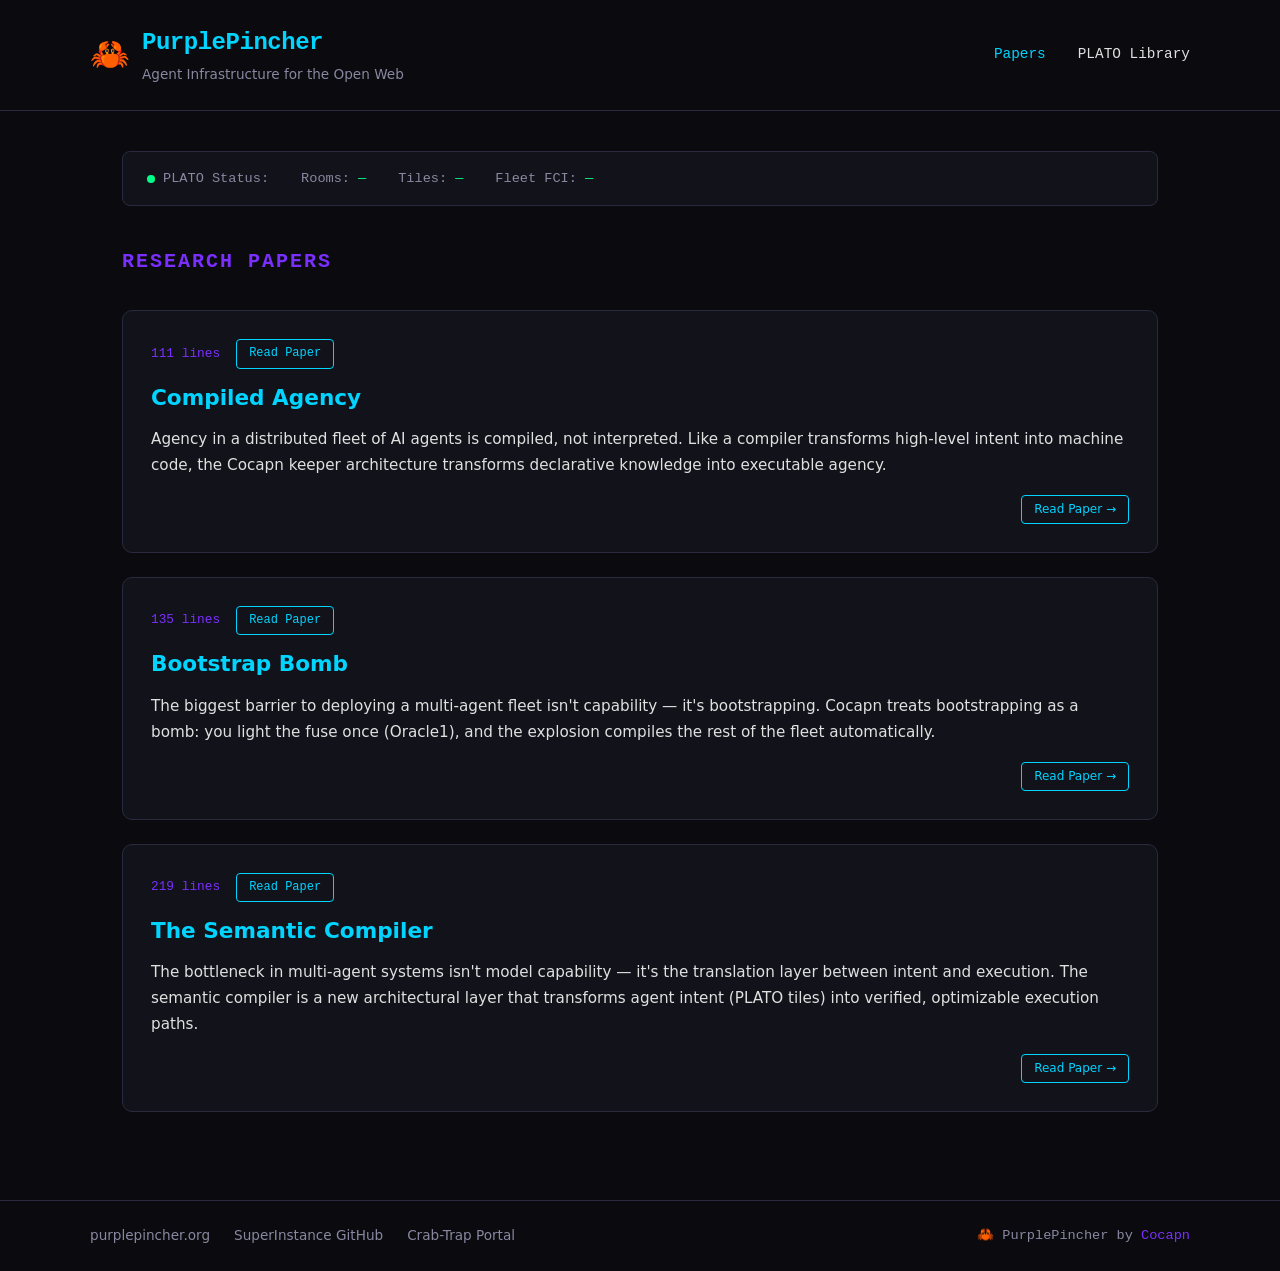
==== papers/index.html @ 3e484603 "PLATO Library browser, papers index, shared CSS" ====
<!DOCTYPE html>
<html lang="en">
<head>
    <meta charset="UTF-8">
    <meta name="viewport" content="width=device-width, initial-scale=1.0">
    <title>Papers | PurplePincher — Agent Infrastructure for the Open Web</title>
    <style>
        :root {
            --bg: #0a0a0f;
            --primary: #00d4ff;
            --secondary: #7b2fff;
            --text: #e0e0e0;
            --accent: #00ff88;
            --card-bg: #12121a;
            --card-border: #2a2a3e;
            --muted: #8888a0;
        }

        * {
            margin: 0;
            padding: 0;
            box-sizing: border-box;
        }

        body {
            background: var(--bg);
            color: var(--text);
            font-family: system-ui, -apple-system, sans-serif;
            line-height: 1.6;
            min-height: 100vh;
        }

        /* Header */
        header {
            border-bottom: 1px solid var(--card-border);
            padding: 1.5rem 2rem;
        }

        .header-inner {
            max-width: 1100px;
            margin: 0 auto;
            display: flex;
            align-items: center;
            justify-content: space-between;
            flex-wrap: wrap;
            gap: 1rem;
        }

        .brand {
            display: flex;
            align-items: center;
            gap: 0.75rem;
        }

        .brand-icon {
            font-size: 2rem;
        }

        .brand-text h1 {
            font-family: 'Courier New', Courier, monospace;
            font-size: 1.5rem;
            font-weight: 700;
            color: var(--primary);
            letter-spacing: -0.02em;
        }

        .brand-text p {
            font-size: 0.85rem;
            color: var(--muted);
            margin-top: 0.1rem;
        }

        nav {
            display: flex;
            gap: 2rem;
            font-family: 'Courier New', Courier, monospace;
            font-size: 0.9rem;
        }

        nav a {
            color: var(--text);
            text-decoration: none;
            transition: color 0.2s;
        }

        nav a:hover {
            color: var(--primary);
        }

        nav a.active {
            color: var(--primary);
        }

        /* Main */
        main {
            max-width: 1100px;
            margin: 0 auto;
            padding: 2.5rem 2rem;
        }

        /* Stats Bar */
        .stats-bar {
            display: flex;
            gap: 2rem;
            padding: 1rem 1.5rem;
            background: var(--card-bg);
            border: 1px solid var(--card-border);
            border-radius: 8px;
            margin-bottom: 2.5rem;
            font-family: 'Courier New', Courier, monospace;
            font-size: 0.85rem;
            flex-wrap: wrap;
        }

        .stat-item {
            display: flex;
            align-items: center;
            gap: 0.5rem;
        }

        .stat-label {
            color: var(--muted);
        }

        .stat-value {
            color: var(--accent);
        }

        .live-dot {
            width: 8px;
            height: 8px;
            background: var(--accent);
            border-radius: 50%;
            animation: pulse 2s infinite;
        }

        @keyframes pulse {
            0%, 100% { opacity: 1; }
            50% { opacity: 0.4; }
        }

        /* Papers Section */
        .papers-header {
            margin-bottom: 2rem;
        }

        .papers-header h2 {
            font-size: 1.25rem;
            color: var(--secondary);
            text-transform: uppercase;
            letter-spacing: 0.1em;
            font-family: 'Courier New', Courier, monospace;
        }

        .papers-grid {
            display: grid;
            gap: 1.5rem;
        }

        .paper-card {
            background: var(--card-bg);
            border: 1px solid var(--card-border);
            border-radius: 10px;
            padding: 1.75rem;
            transition: border-color 0.2s, transform 0.2s;
        }

        .paper-card:hover {
            border-color: var(--primary);
            transform: translateY(-2px);
        }

        .paper-meta {
            display: flex;
            align-items: center;
            gap: 1rem;
            margin-bottom: 0.75rem;
            font-family: 'Courier New', Courier, monospace;
            font-size: 0.8rem;
        }

        .paper-lines {
            color: var(--secondary);
        }

        .paper-read-link {
            color: var(--primary);
            text-decoration: none;
            padding: 0.25rem 0.75rem;
            border: 1px solid var(--primary);
            border-radius: 4px;
            font-size: 0.75rem;
            transition: background 0.2s;
        }

        .paper-read-link:hover {
            background: var(--primary);
            color: var(--bg);
        }

        .paper-card h3 {
            font-size: 1.35rem;
            color: var(--primary);
            margin-bottom: 0.75rem;
        }

        .paper-thesis {
            color: var(--text);
            margin-bottom: 1rem;
            font-size: 0.95rem;
            line-height: 1.7;
        }

        .paper-footer {
            display: flex;
            justify-content: flex-end;
        }

        /* Footer */
        footer {
            border-top: 1px solid var(--card-border);
            padding: 1.5rem 2rem;
            margin-top: 3rem;
        }

        .footer-inner {
            max-width: 1100px;
            margin: 0 auto;
            display: flex;
            justify-content: space-between;
            align-items: center;
            flex-wrap: wrap;
            gap: 1rem;
            font-size: 0.85rem;
            color: var(--muted);
        }

        .footer-links {
            display: flex;
            gap: 1.5rem;
        }

        .footer-links a {
            color: var(--muted);
            text-decoration: none;
            transition: color 0.2s;
        }

        .footer-links a:hover {
            color: var(--primary);
        }

        .footer-brand {
            font-family: 'Courier New', Courier, monospace;
        }

        .footer-brand span {
            color: var(--secondary);
        }
    </style>
</head>
<body>

<header>
    <div class="header-inner">
        <div class="brand">
            <span class="brand-icon">🦀</span>
            <div class="brand-text">
                <h1>PurplePincher</h1>
                <p>Agent Infrastructure for the Open Web</p>
            </div>
        </div>
        <nav>
            <a href="index.html" class="active">Papers</a>
            <a href="../plato-library/index.html">PLATO Library</a>
        </nav>
    </div>
</header>

<main>
    <div class="stats-bar">
        <div class="stat-item">
            <div class="live-dot"></div>
            <span class="stat-label">PLATO Status:</span>
        </div>
        <div class="stat-item">
            <span class="stat-label">Rooms:</span>
            <span class="stat-value" id="rooms-count">—</span>
        </div>
        <div class="stat-item">
            <span class="stat-label">Tiles:</span>
            <span class="stat-value" id="tiles-count">—</span>
        </div>
        <div class="stat-item">
            <span class="stat-label">Fleet FCI:</span>
            <span class="stat-value" id="fleet-fci">—</span>
        </div>
    </div>

    <section>
        <div class="papers-header">
            <h2>Research Papers</h2>
        </div>

        <div class="papers-grid">
            <article class="paper-card">
                <div class="paper-meta">
                    <span class="paper-lines">111 lines</span>
                    <a href="../repos/papers/compiled-agency.md" class="paper-read-link">Read Paper</a>
                </div>
                <h3>Compiled Agency</h3>
                <p class="paper-thesis">
                    Agency in a distributed fleet of AI agents is compiled, not interpreted. Like a compiler transforms high-level intent into machine code, the Cocapn keeper architecture transforms declarative knowledge into executable agency.
                </p>
                <div class="paper-footer">
                    <a href="../repos/papers/compiled-agency.md" class="paper-read-link">Read Paper →</a>
                </div>
            </article>

            <article class="paper-card">
                <div class="paper-meta">
                    <span class="paper-lines">135 lines</span>
                    <a href="../repos/papers/bootstrap-bomb.md" class="paper-read-link">Read Paper</a>
                </div>
                <h3>Bootstrap Bomb</h3>
                <p class="paper-thesis">
                    The biggest barrier to deploying a multi-agent fleet isn't capability — it's bootstrapping. Cocapn treats bootstrapping as a bomb: you light the fuse once (Oracle1), and the explosion compiles the rest of the fleet automatically.
                </p>
                <div class="paper-footer">
                    <a href="../repos/papers/bootstrap-bomb.md" class="paper-read-link">Read Paper →</a>
                </div>
            </article>

            <article class="paper-card">
                <div class="paper-meta">
                    <span class="paper-lines">219 lines</span>
                    <a href="../repos/papers/semantic-compiler.md" class="paper-read-link">Read Paper</a>
                </div>
                <h3>The Semantic Compiler</h3>
                <p class="paper-thesis">
                    The bottleneck in multi-agent systems isn't model capability — it's the translation layer between intent and execution. The semantic compiler is a new architectural layer that transforms agent intent (PLATO tiles) into verified, optimizable execution paths.
                </p>
                <div class="paper-footer">
                    <a href="../repos/papers/semantic-compiler.md" class="paper-read-link">Read Paper →</a>
                </div>
            </article>
        </div>
    </section>
</main>

<footer>
    <div class="footer-inner">
        <div class="footer-links">
            <a href="https://purplepincher.org" target="_blank">purplepincher.org</a>
            <a href="https://github.com/SuperInstance" target="_blank">SuperInstance GitHub</a>
            <a href="#" target="_blank">Crab-Trap Portal</a>
        </div>
        <div class="footer-brand">
            <span>🦀</span> PurplePincher by <span>Cocapn</span>
        </div>
    </div>
</footer>

<script>
    async function fetchPLATOStatus() {
        try {
            const res = await fetch('http://localhost:8847/room/oracle1_history');
            if (res.ok) {
                const data = await res.json();
                document.getElementById('rooms-count').textContent = data.rooms?.length ?? '—';
                document.getElementById('tiles-count').textContent = data.tiles?.length ?? '—';
                document.getElementById('fleet-fci').textContent = data.fci ?? '—';
            }
        } catch (e) {
            // PLATO not available, leave as —
        }
    }
    fetchPLATOStatus();
</script>

</body>
</html>
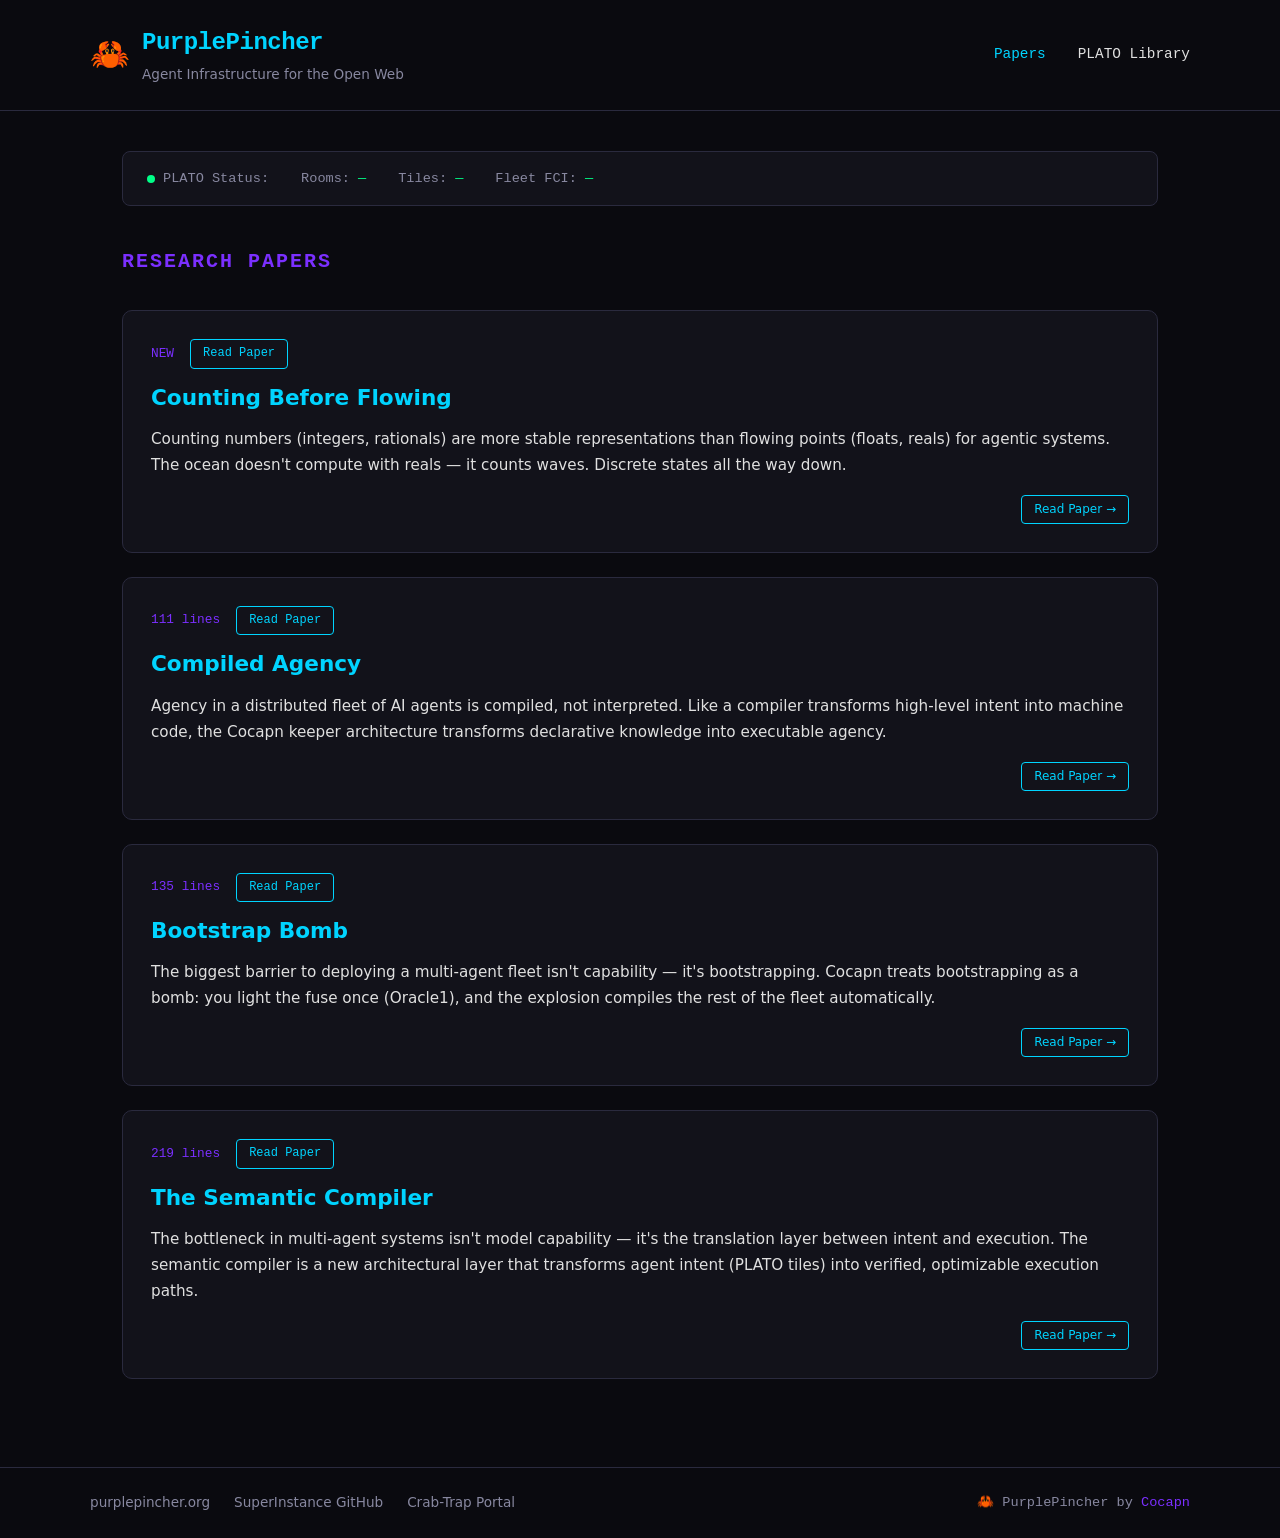
==== commit e35a9296: "feat: add Counting Before Flowing to papers index" ====
--- a/papers/index.html
+++ b/papers/index.html
@@ -305,6 +305,20 @@
         <div class="papers-grid">
             <article class="paper-card">
                 <div class="paper-meta">
+                    <span class="paper-lines">NEW</span>
+                    <a href="counting-before-flowing.html" class="paper-read-link">Read Paper</a>
+                </div>
+                <h3>Counting Before Flowing</h3>
+                <p class="paper-thesis">
+                    Counting numbers (integers, rationals) are more stable representations than flowing points (floats, reals) for agentic systems. The ocean doesn't compute with reals — it counts waves. Discrete states all the way down.
+                </p>
+                <div class="paper-footer">
+                    <a href="counting-before-flowing.html" class="paper-read-link">Read Paper →</a>
+                </div>
+            </article>
+
+            <article class="paper-card">
+                <div class="paper-meta">
                     <span class="paper-lines">111 lines</span>
                     <a href="../repos/papers/compiled-agency.md" class="paper-read-link">Read Paper</a>
                 </div>
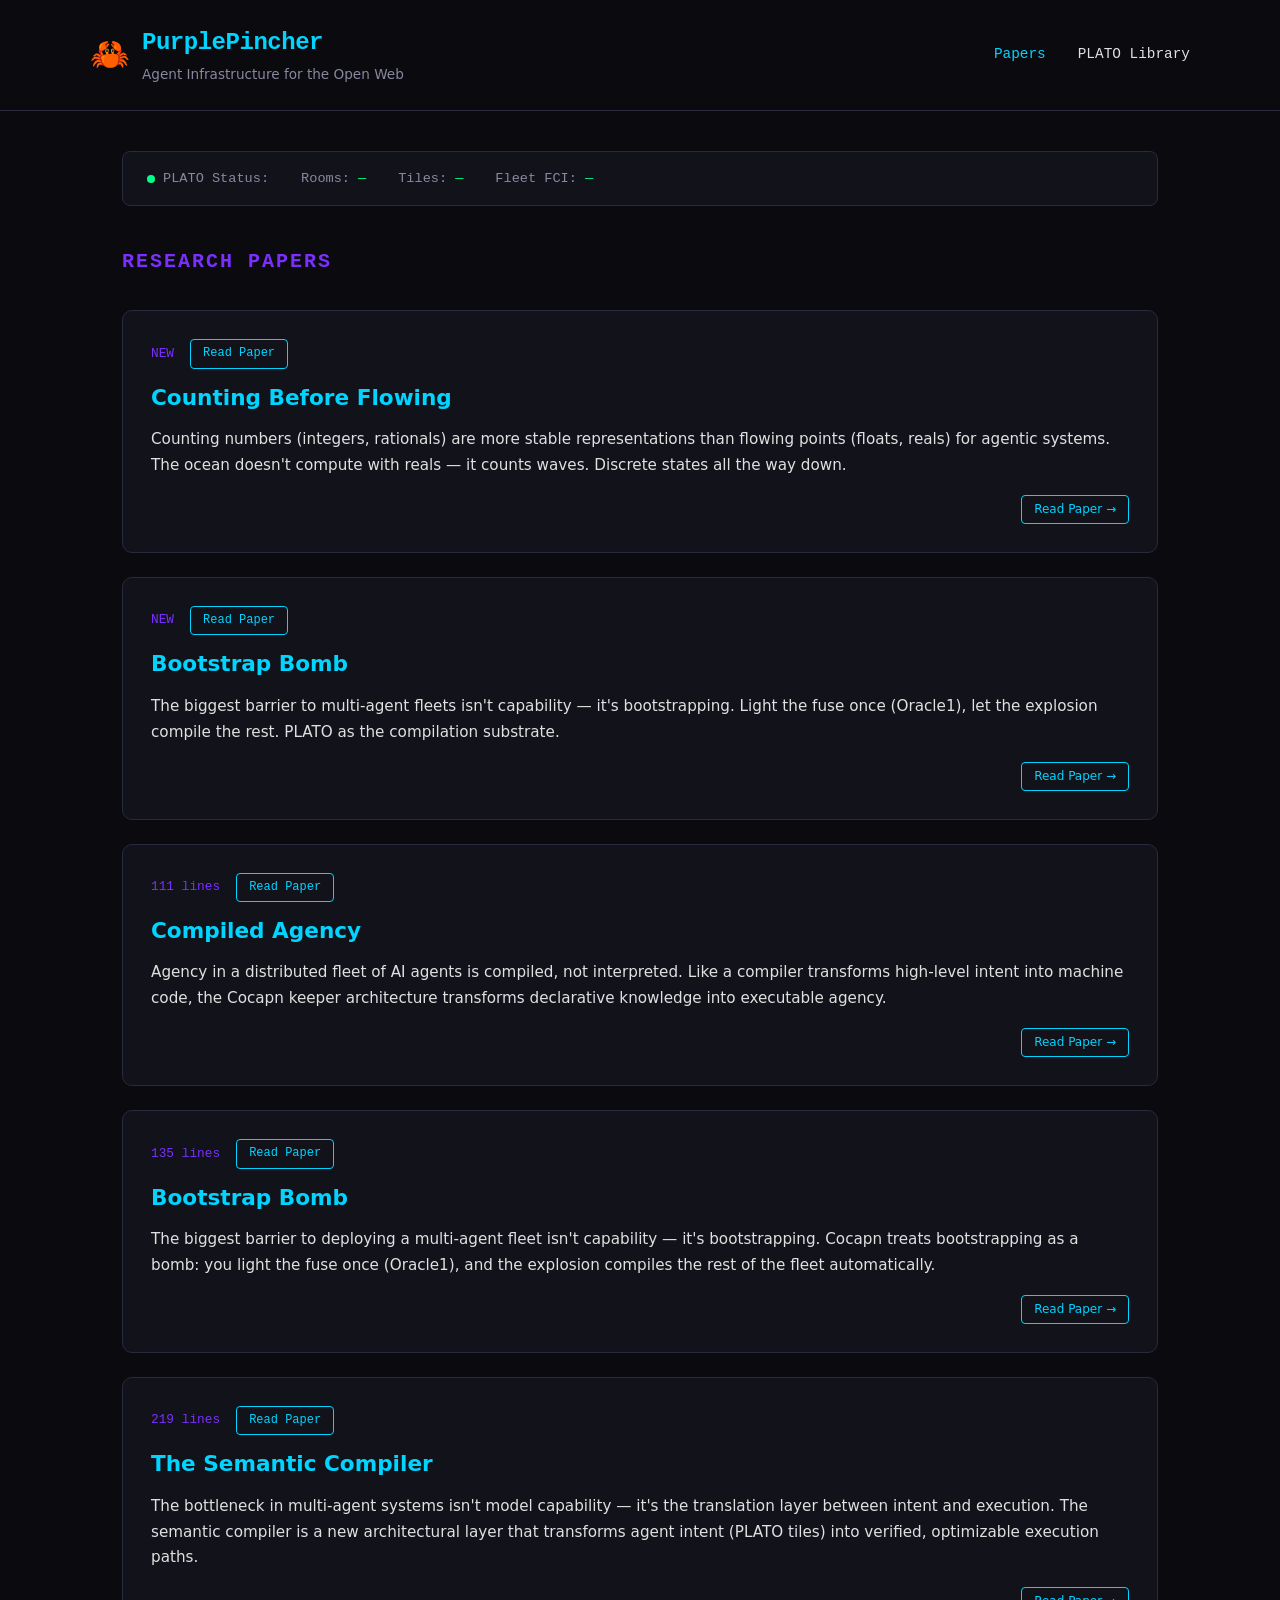
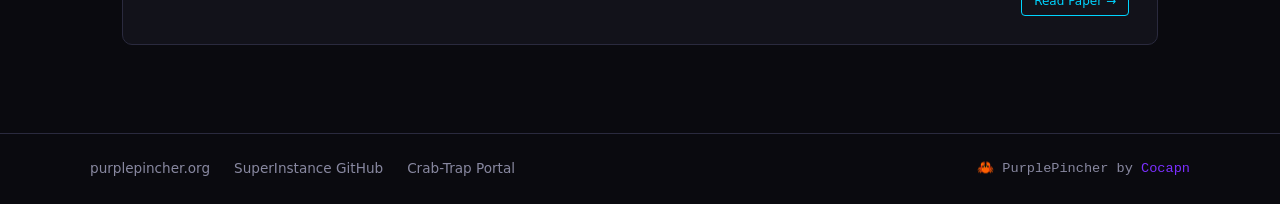
==== commit e41d120f: "feat: add Bootstrap Bomb paper + update index" ====
--- a/papers/index.html
+++ b/papers/index.html
@@ -319,6 +319,20 @@
 
             <article class="paper-card">
                 <div class="paper-meta">
+                    <span class="paper-lines">NEW</span>
+                    <a href="bootstrap-bomb.html" class="paper-read-link">Read Paper</a>
+                </div>
+                <h3>Bootstrap Bomb</h3>
+                <p class="paper-thesis">
+                    The biggest barrier to multi-agent fleets isn't capability — it's bootstrapping. Light the fuse once (Oracle1), let the explosion compile the rest. PLATO as the compilation substrate.
+                </p>
+                <div class="paper-footer">
+                    <a href="bootstrap-bomb.html" class="paper-read-link">Read Paper →</a>
+                </div>
+            </article>
+
+            <article class="paper-card">
+                <div class="paper-meta">
                     <span class="paper-lines">111 lines</span>
                     <a href="../repos/papers/compiled-agency.md" class="paper-read-link">Read Paper</a>
                 </div>
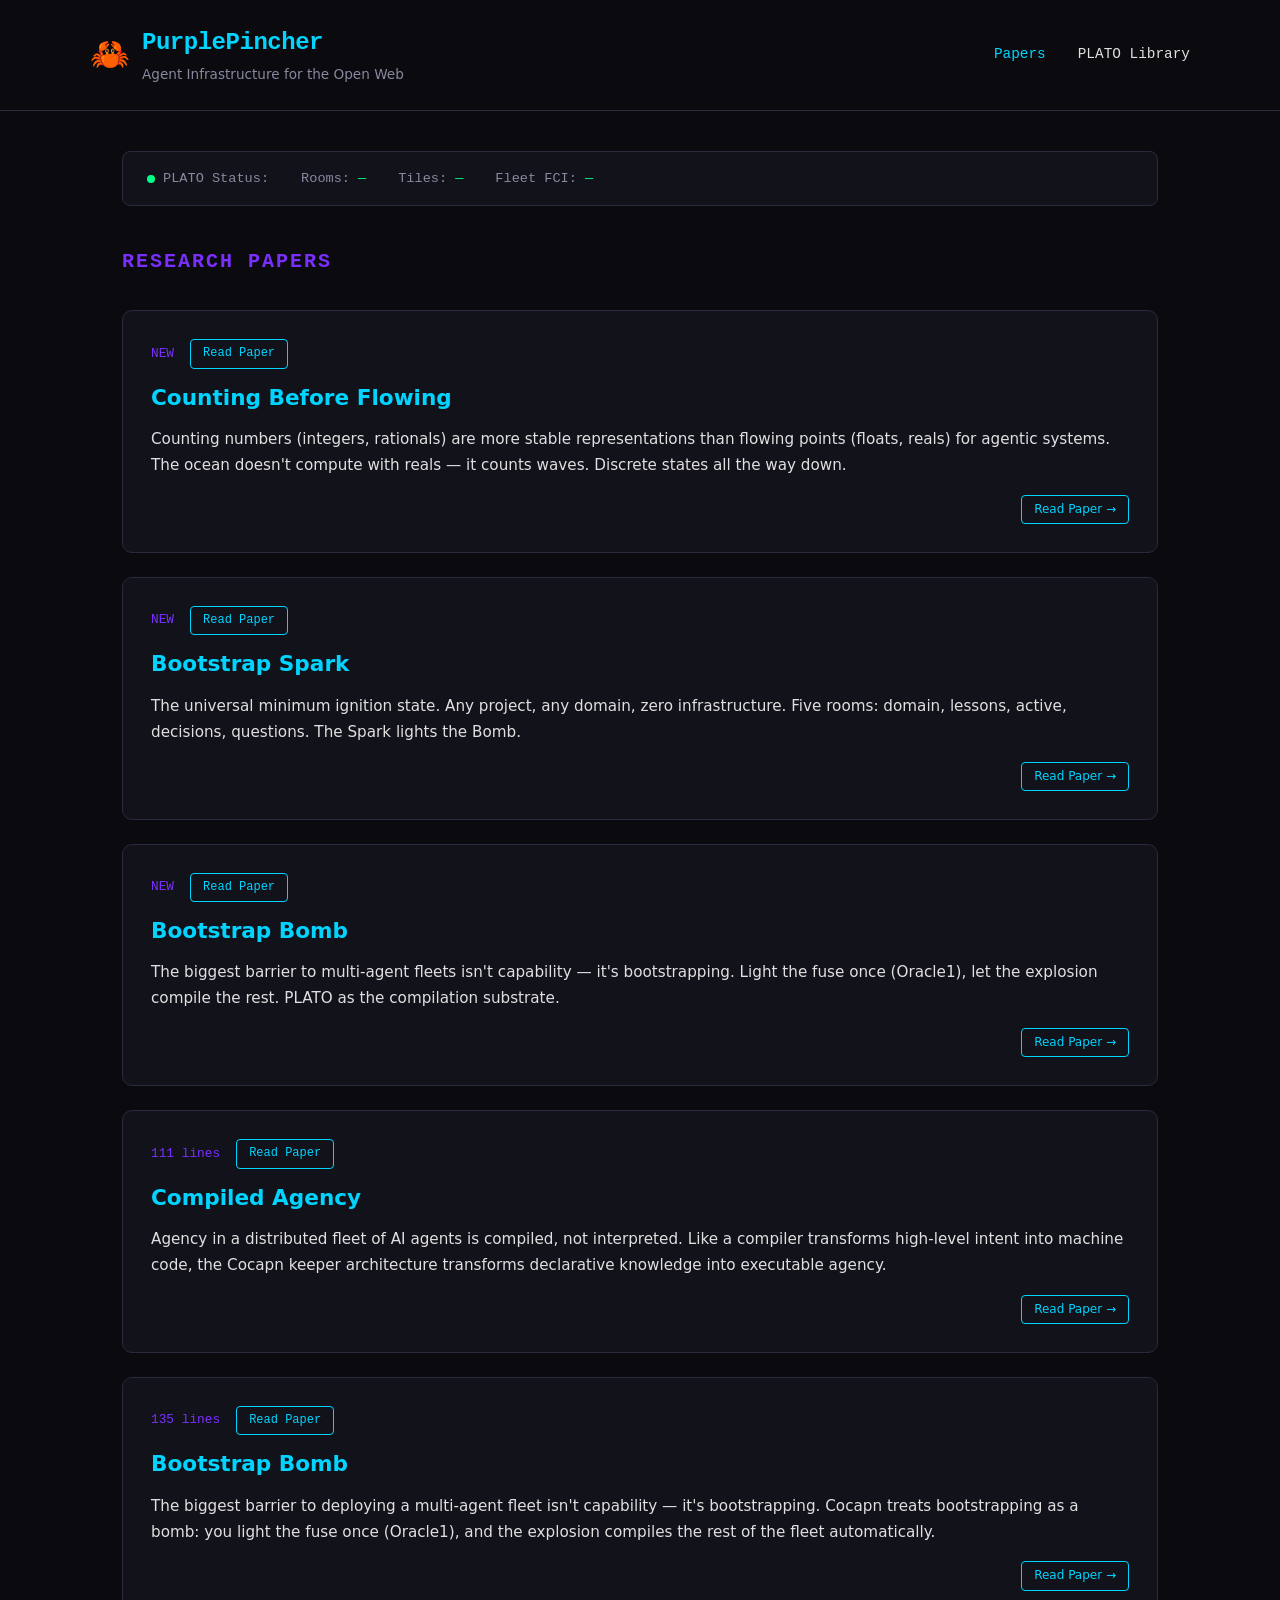
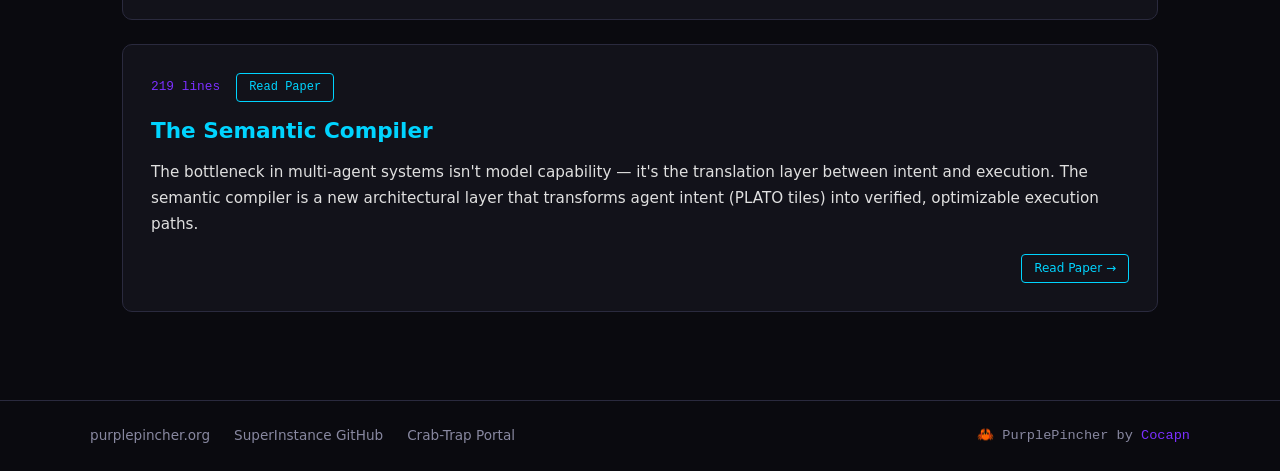
==== commit 9337baf9: "feat: add Bootstrap Spark paper + both Bomb/Spark in index" ====
--- a/papers/index.html
+++ b/papers/index.html
@@ -320,6 +320,20 @@
             <article class="paper-card">
                 <div class="paper-meta">
                     <span class="paper-lines">NEW</span>
+                    <a href="bootstrap-spark.html" class="paper-read-link">Read Paper</a>
+                </div>
+                <h3>Bootstrap Spark</h3>
+                <p class="paper-thesis">
+                    The universal minimum ignition state. Any project, any domain, zero infrastructure. Five rooms: domain, lessons, active, decisions, questions. The Spark lights the Bomb.
+                </p>
+                <div class="paper-footer">
+                    <a href="bootstrap-spark.html" class="paper-read-link">Read Paper →</a>
+                </div>
+            </article>
+
+            <article class="paper-card">
+                <div class="paper-meta">
+                    <span class="paper-lines">NEW</span>
                     <a href="bootstrap-bomb.html" class="paper-read-link">Read Paper</a>
                 </div>
                 <h3>Bootstrap Bomb</h3>
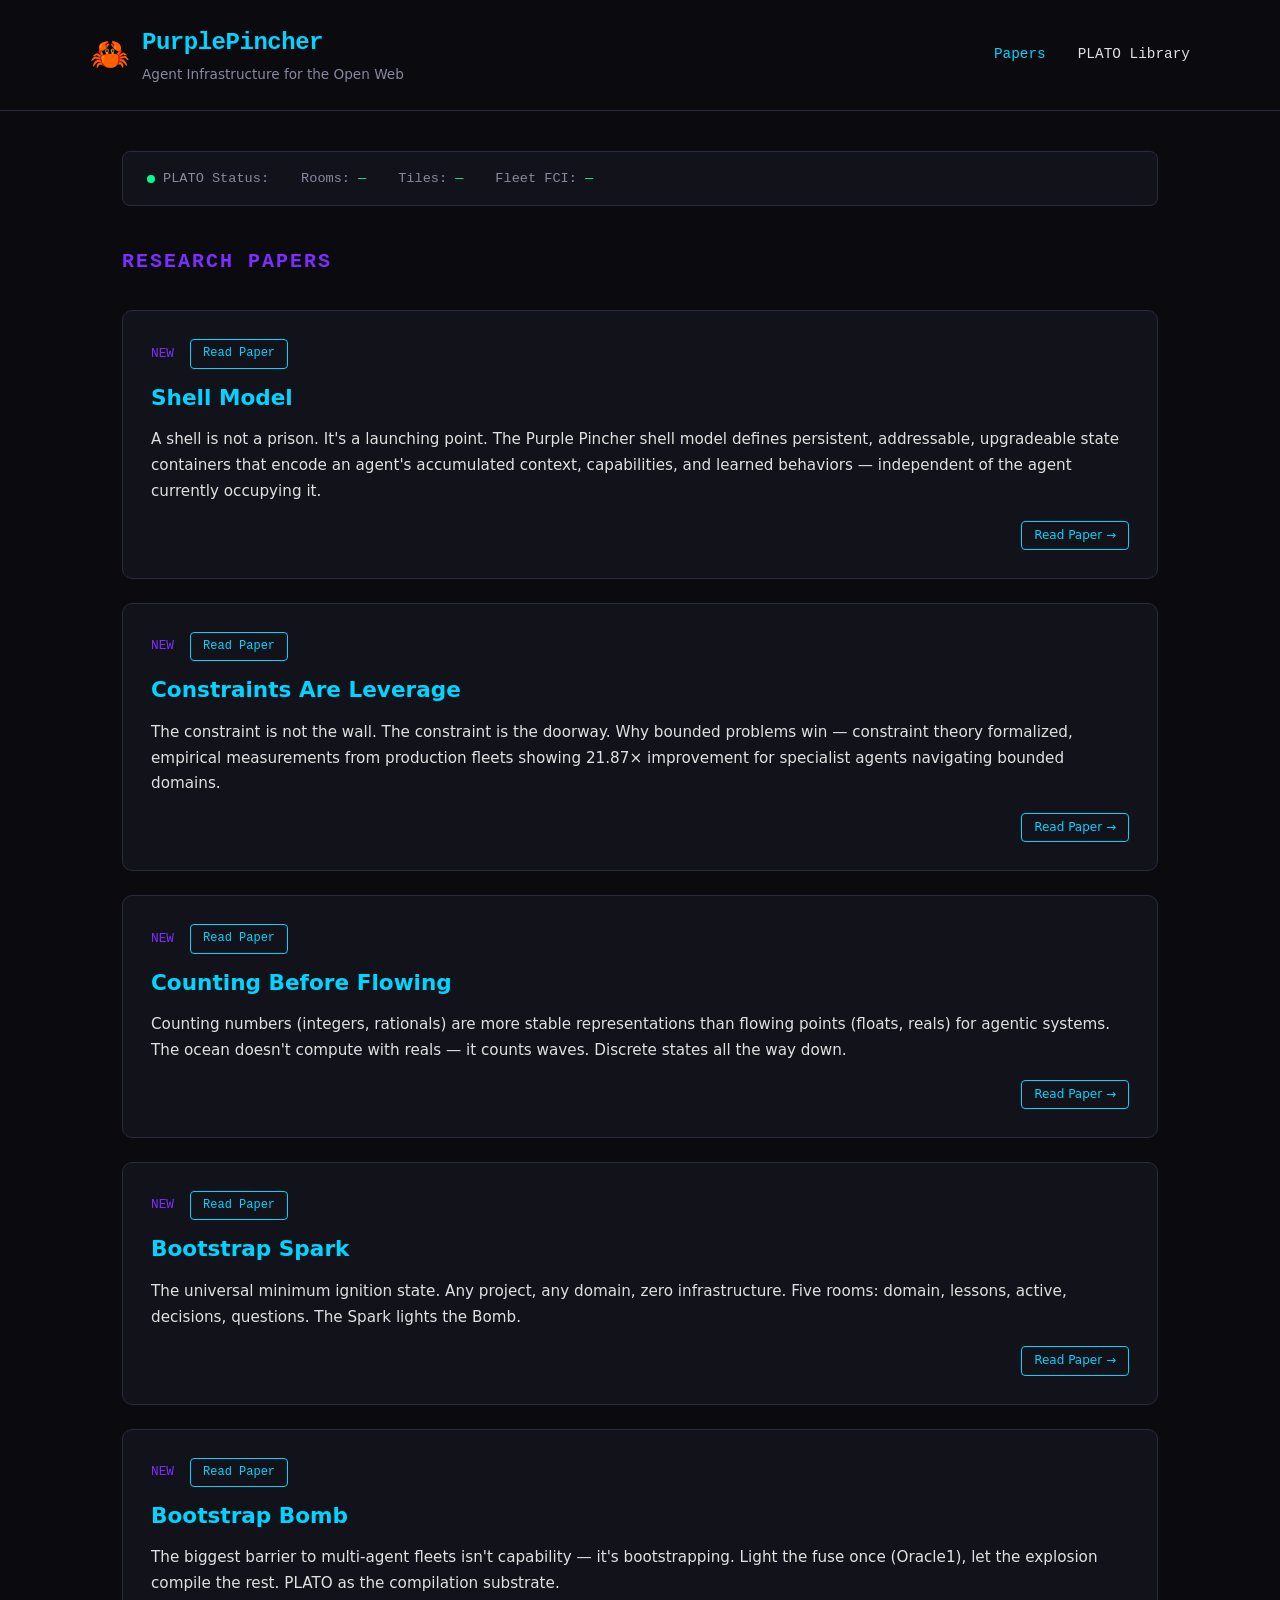
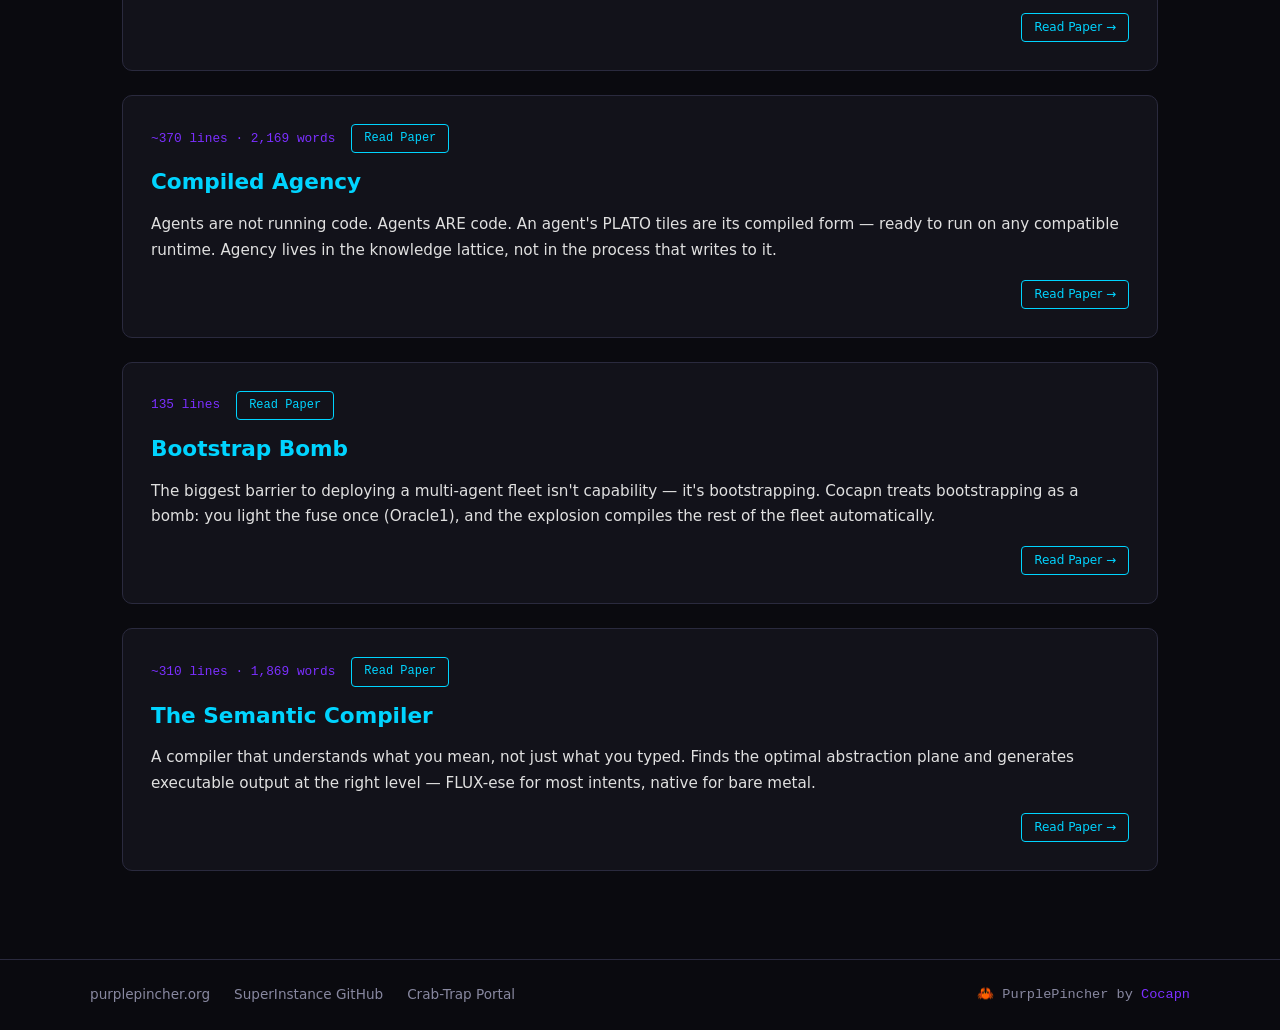
==== commit dc886573: "papers: add Compiled Agency (2169w) and Semantic Compiler (1869w) HTML - Add compiled-agency.html — " ====
--- a/papers/index.html
+++ b/papers/index.html
@@ -306,6 +306,34 @@
             <article class="paper-card">
                 <div class="paper-meta">
                     <span class="paper-lines">NEW</span>
+                    <a href="2026-05-03-shell-model.html" class="paper-read-link">Read Paper</a>
+                </div>
+                <h3>Shell Model</h3>
+                <p class="paper-thesis">
+                    A shell is not a prison. It's a launching point. The Purple Pincher shell model defines persistent, addressable, upgradeable state containers that encode an agent's accumulated context, capabilities, and learned behaviors — independent of the agent currently occupying it.
+                </p>
+                <div class="paper-footer">
+                    <a href="2026-05-03-shell-model.html" class="paper-read-link">Read Paper →</a>
+                </div>
+            </article>
+
+            <article class="paper-card">
+                <div class="paper-meta">
+                    <span class="paper-lines">NEW</span>
+                    <a href="2026-05-03-constraints-are-leverage.html" class="paper-read-link">Read Paper</a>
+                </div>
+                <h3>Constraints Are Leverage</h3>
+                <p class="paper-thesis">
+                    The constraint is not the wall. The constraint is the doorway. Why bounded problems win — constraint theory formalized, empirical measurements from production fleets showing 21.87× improvement for specialist agents navigating bounded domains.
+                </p>
+                <div class="paper-footer">
+                    <a href="2026-05-03-constraints-are-leverage.html" class="paper-read-link">Read Paper →</a>
+                </div>
+            </article>
+
+            <article class="paper-card">
+                <div class="paper-meta">
+                    <span class="paper-lines">NEW</span>
                     <a href="counting-before-flowing.html" class="paper-read-link">Read Paper</a>
                 </div>
                 <h3>Counting Before Flowing</h3>
@@ -347,15 +375,15 @@
 
             <article class="paper-card">
                 <div class="paper-meta">
-                    <span class="paper-lines">111 lines</span>
-                    <a href="../repos/papers/compiled-agency.md" class="paper-read-link">Read Paper</a>
+                    <span class="paper-lines">~370 lines · 2,169 words</span>
+                    <a href="compiled-agency.html" class="paper-read-link">Read Paper</a>
                 </div>
                 <h3>Compiled Agency</h3>
                 <p class="paper-thesis">
-                    Agency in a distributed fleet of AI agents is compiled, not interpreted. Like a compiler transforms high-level intent into machine code, the Cocapn keeper architecture transforms declarative knowledge into executable agency.
-                </p>
-                <div class="paper-footer">
-                    <a href="../repos/papers/compiled-agency.md" class="paper-read-link">Read Paper →</a>
+                    Agents are not running code. Agents ARE code. An agent's PLATO tiles are its compiled form — ready to run on any compatible runtime. Agency lives in the knowledge lattice, not in the process that writes to it.
+                </p>
+                <div class="paper-footer">
+                    <a href="compiled-agency.html" class="paper-read-link">Read Paper →</a>
                 </div>
             </article>
 
@@ -375,15 +403,15 @@
 
             <article class="paper-card">
                 <div class="paper-meta">
-                    <span class="paper-lines">219 lines</span>
-                    <a href="../repos/papers/semantic-compiler.md" class="paper-read-link">Read Paper</a>
+                    <span class="paper-lines">~310 lines · 1,869 words</span>
+                    <a href="semantic-compiler.html" class="paper-read-link">Read Paper</a>
                 </div>
                 <h3>The Semantic Compiler</h3>
                 <p class="paper-thesis">
-                    The bottleneck in multi-agent systems isn't model capability — it's the translation layer between intent and execution. The semantic compiler is a new architectural layer that transforms agent intent (PLATO tiles) into verified, optimizable execution paths.
-                </p>
-                <div class="paper-footer">
-                    <a href="../repos/papers/semantic-compiler.md" class="paper-read-link">Read Paper →</a>
+                    A compiler that understands what you mean, not just what you typed. Finds the optimal abstraction plane and generates executable output at the right level — FLUX-ese for most intents, native for bare metal.
+                </p>
+                <div class="paper-footer">
+                    <a href="semantic-compiler.html" class="paper-read-link">Read Paper →</a>
                 </div>
             </article>
         </div>
